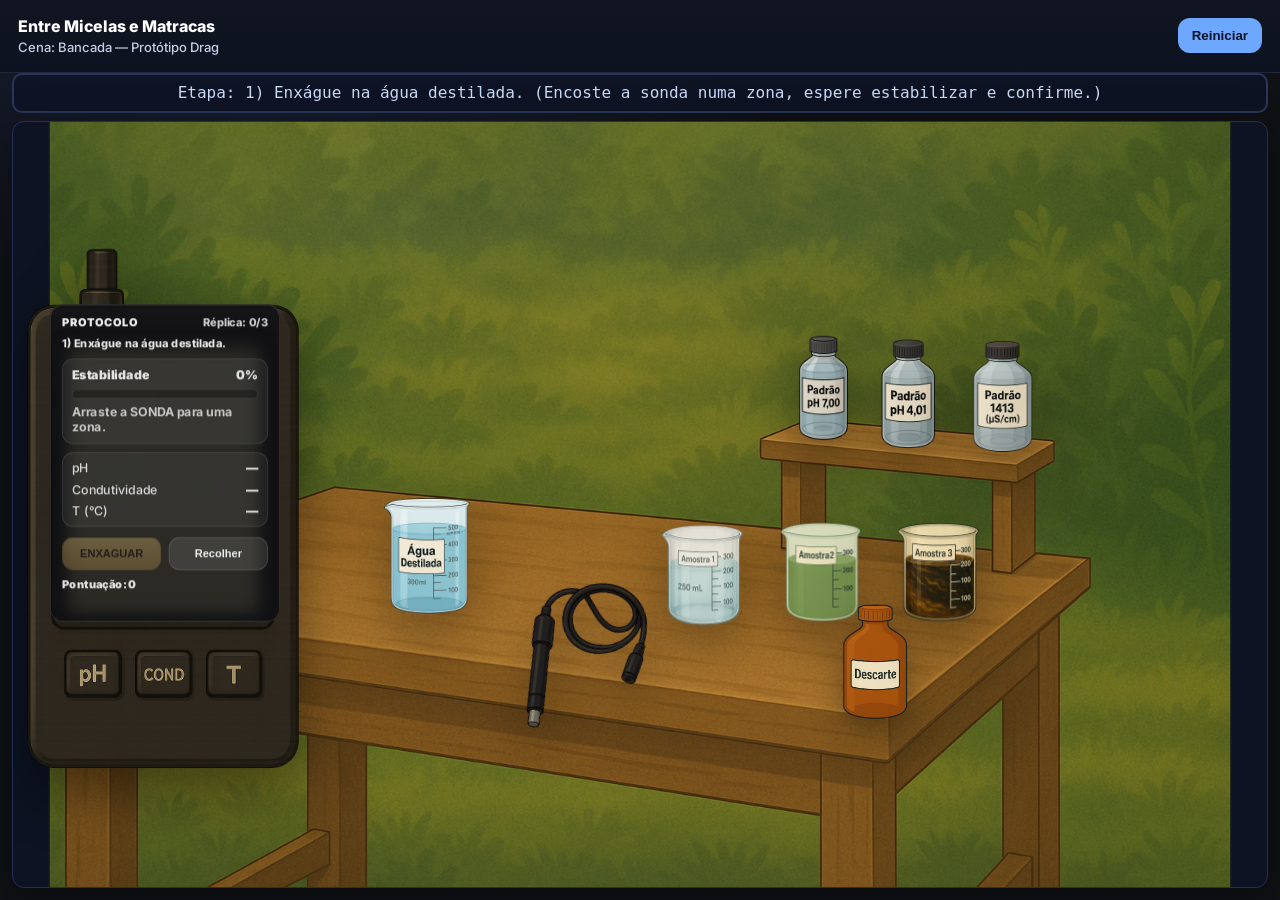
==== cena-multiparametro.html @ 67aba95d "feat: nova cena" ====
<!doctype html>
<html lang="pt-br">
<head>
  <meta charset="utf-8"/>
  <meta name="viewport" content="width=device-width,initial-scale=1"/>
  <title>Cena — Bancada (Protótipo Drag)</title>

  <link rel="stylesheet" href="bancada.css">
  <link rel="preconnect" href="https://fonts.googleapis.com">
  <link rel="preconnect" href="https://fonts.gstatic.com" crossorigin>
  <link href="https://fonts.googleapis.com/css2?family=Inter:wght@400;600;700&display=swap" rel="stylesheet">
</head>

<body>
<header id="appHeader">
  <div>
    <div class="title">Entre Micelas e Matracas</div>
    <div class="subtitle">Cena: Bancada — Protótipo Drag</div>
  </div>
  <button class="btn" id="btnReset" type="button">Reiniciar</button>
</header>

<main class="main">
  <div class="hud">
    <div class="hint" id="hint">
      <span id="hintText">Arraste a SONDA para a zona pedida. Aguarde estabilizar e confirme no aparelho.</span>
    </div>
  </div>

  <section class="scene" id="scene" aria-label="Cena da bancada">
    <div class="stage" id="stage">
      <img class="bg" id="bg" src="figuras/bancada.png" alt="Bancada ao ar livre (cozy)">

      <!-- ZONAS -->
      <div class="zone" data-zone="rinse" style="--x:30;--y:51;--w:8.5;--h:12;">
        <span class="zlabel">Água destilada</span>
        <img class="aguadest" src="figuras/aguadest.png" alt="aguadest">
      </div>

      <div class="zone" data-zone="ph7" style="--x:62;--y:28;--w:7;--h:12;">
        <span class="zlabel">pH 7.00</span>
        <img class="ph7" src="figuras/ph7.png" alt="ph7" alt="ph7">
      </div>

      <div class="zone" data-zone="ph4" style="--x:70;--y:28;--w:7;--h:12;">
        <span class="zlabel">pH 4.01</span>
        <img class="ph4" src="figuras/ph4.png" alt="ph4">
      </div>

      <div class="zone" data-zone="ec1413" style="--x:78;--y:28;--w:7;--h:12;">
        <span class="zlabel">1413 (µS/cm)</span>
        <img class="cond" src="figuras/cond.png" alt="cond">
      </div>

      <div class="zone" data-zone="sample1" style="--x:52;--y:51;--w:7;--h:12;">
        <span class="zlabel">Amostra 1</span>
        <img class="am1" src="figuras/amostra1.png" alt="am1">
      </div>

      <div class="zone" data-zone="sample2" style="--x:62;--y:51;--w:7;--h:12;">
        <span class="zlabel">Amostra 2</span>
        <img class="am2" src="figuras/amostra2.png" alt="am2">
      </div>

      <div class="zone" data-zone="sample3" style="--x:72;--y:51;--w:7;--h:12;">
        <span class="zlabel">Amostra 3</span>
        <img class="am3" src="figuras/amostra3.png" alt="am3">
      </div>

      <!-- HOTSPOT (hitbox) - só a zona -->
      <div class="zone zone-waste" data-zone="waste" style="--x:67;--y:65;--w:6.5;--h:12;">
        <span class="zlabel">Descarte</span>
      </div>

      <!-- PNG (sprite) - fora da zona -->
      <img class="sprite sprite-waste" src="figuras/descarte.png" alt="Descarte">


      <img id="probe" class="probe" src="figuras/sonda.png" draggable="false">
    </div>

    <div class="multi">
      <img class="multi-img" src="figuras/multi.png">
    </div>

    <div class="protocol" id="protocol">
      <div class="device-screen">
        <div class="screen-ui">
          <div class="screen-top">
            <div class="panel-title">PROTOCOLO</div>
            <div class="rep" id="repInfo">Réplica: 0/3</div>
          </div>

          <div class="step" id="stepText"></div>

          <div class="meter">
            <div class="meter-top">
              <div class="meter-title">Estabilidade</div>
              <div class="meter-val" id="stabPct">0%</div>
            </div>
            <div class="track"><div class="bar" id="stabBar"></div></div>
            <div class="meter-sub" id="stabLabel"></div>
          </div>

          <div class="readout">
            <div class="rline"><span>pH</span><strong id="outPH">—</strong></div>
            <div class="rline"><span>Condutividade</span><strong id="outEC">—</strong></div>
            <div class="rline"><span>T (°C)</span><strong id="outT">—</strong></div>
          </div>

          <div class="btn-row">
            <button class="btn primary" id="btnAction" disabled>CONFIRMAR</button>
            <button class="btn" id="btnRecenter">Recolher</button>
          </div>

          <div class="score" id="scoreText">Pontuação: 0</div>

          <div class="diag" id="diagBox" hidden>
            <div class="panel-title">Diagnóstico</div>
            <div class="diag-txt" id="diagPrompt"></div>
            <div class="btn-row">
              <button class="btn" data-diag="ok">OK</button>
              <button class="btn" data-diag="suspeito">SUSPEITO</button>
              <button class="btn" data-diag="critico">CRÍTICO</button>
            </div>
            <div class="diag-res" id="diagResult"></div>
          </div>
        </div>
      </div>
    </div>
  </section>
</main>

<script src="bancada.js"></script>
</body>
</html>
---- bancada.css ----
:root{
  --bg:#0f1115;
  --text:#fff;
  --muted:#c7cde6;
  --primary:#6ea8fe;
  --header-h:86px;

  --glass2: rgba(10,12,18,.72);
  --shadow: 0 10px 40px rgba(0,0,0,.35);
  --gold1: rgba(202,162,79,.95);
  --gold2: rgba(168,124,44,.95);

  /* =========================
     CONTROLES INDEPENDENTES
     ========================= */

  /* BLOCO 1: MULTI (multi.png) */
  --multi-x: 12%;
  --multi-y: 52%;
  --multi-w: clamp(410px, 36vw, 400px);

  /* BLOCO 2: PROTOCOLO (caixa do protocolo) */
  --proto-x: 12.1%;
  --proto-y: 44.7%;
  --proto-w: 250px;
  --proto-h: 345px;

  /* =========================
     POSICIONAMENTO/ESCALA — FRASCOS/BEQUER
     ========================= */

  /* pH 7 */
  --ph7-img-x: 50%;
  --ph7-img-y: 62%;
  --ph7-img-scale: 1.35;

  /* pH 4 */
  --ph4-img-x: 40%;
  --ph4-img-y: 72%;
  --ph4-img-scale: 1.65;

  /* Condutividade (1413) */
  --cond-img-x: 40%;
  --cond-img-y: 72%;
  --cond-img-scale: 1.75;

  /* Água destilada (bequer dentro da zona rinse) */
  --aguadest-img-x: 25%;
  --aguadest-img-y: 45%;
  --aguadest-img-scale: 1.75;

  /* =========================
     AMOSTRAS (1, 2 e 3) e Descarte
     ========================= */

  /* Amostra 1 */
  --am1-img-x: 50%;
  --am1-img-y: 62%;
  --am1-img-scale: 1.55;

  /* Amostra 2 (verde eutrofizado) */
  --am2-img-x: 50%;
  --am2-img-y: 62%;
  --am2-img-scale: 1.55;

  /* Amostra 3 (marrom / óleo visível) */
  --am3-img-x: 50%;
  --am3-img-y: 62%;
  --am3-img-scale: 1.55;

  /* Descarte */
  --descarte-img-x: 3.5%;
  --descarte-img-y: 19%;
  --descarte-img-scale: 1.35;
}

*{
  box-sizing:border-box;
}

html,body{
  height:100%;
  margin:0;
  overflow:hidden;
  background: radial-gradient(1200px 800px at 20% -10%, #1b2440 0, #0f1115 50%);
  color:var(--text);
  font:500 16px/1.5 Inter,system-ui,Segoe UI,Roboto,Arial,sans-serif;
}

/* =========================
   HEADER
   ========================= */
header{
  position: sticky;
  top: 0;
  z-index: 50;
  display:flex;
  align-items:center;
  justify-content:space-between;
  gap:12px;
  padding:14px 18px;
  background:linear-gradient(180deg,#101521,#0d1220);
  border-bottom:1px solid #222839;
}

header .title{
  font-weight:800;
}

header .subtitle{
  color:var(--muted);
  font-size:13px;
}

.btn{
  background:var(--primary);
  color:#06122a;
  border:0;
  border-radius:12px;
  padding:10px 14px;
  font-weight:800;
  cursor:pointer;
}

/* =========================
   LAYOUT PRINCIPAL
   ========================= */
.main{
  height:calc(100vh - var(--header-h));
  padding:0 12px 12px;
  display:flex;
  flex-direction:column;
  gap:8px;
}

.hud{
  flex:0 0 auto;
  display:flex;
  justify-content:center;
}

.hud .hint{
  max-width:1300px;
  width:100%;
  text-align:center;
  background:#0e1425;
  border:2px solid #2b395c;
  border-radius:10px;
  padding:6px 10px;
  font-family:monospace;
  color:#cfe2ff;
  opacity:.96;

  white-space: nowrap;
  overflow: hidden;
  text-overflow: ellipsis;
}

.kbd{
  display:inline-flex;
  align-items:center;
  justify-content:center;
  width: 22px;
  height: 22px;
  margin: 0 4px 0 8px;
  border-radius: 6px;
  border: 1px solid rgba(207,226,255,.35);
  background: rgba(110,168,254,.10);
  font-weight: 900;
  font-size: 12px;
  color: #cfe2ff;
}

.scene{
  position:relative;
  flex:1 1 auto;
  min-height:0;
  width:100%;
  background:#0d1322;
  border:1px solid #223054;
  border-radius:12px;
  box-shadow:var(--shadow);
  overflow:hidden;
}

/* =========================
   STAGE / FUNDO
   ========================= */
.stage{
  position:absolute;
  left:50%;
  top:50%;
  transform: translate(-50%, -50%);
  width:100%;
  height:100%;
  z-index: 1;
}

.bg{
  position:absolute;
  inset:0;
  width:100%;
  height:100%;
  object-fit: cover;
  display:block;
  background:#0b0f18;
  filter: saturate(1.02) contrast(1.03);
  pointer-events:none;
}

/* =========================
   ZONAS (HOTSPOTS)
   ========================= */
.zone{
  position:absolute;
  left: calc(var(--x) * 1%);
  top:  calc(var(--y) * 1%);
  width: calc(var(--w) * 1%);
  height:calc(var(--h) * 1%);
  pointer-events:none;
  border-radius: 12px;
  z-index: 2;
  overflow: visible; /* frasco pode "passar" do hotspot */
}

.zlabel{
  position:absolute;
  left: 10px;
  top: 10px;
  padding: 6px 10px;
  border-radius: 999px;
  font-weight: 800;
  font-size: 12px;
  color: rgba(255,255,255,.86);
  background: rgba(0,0,0,.35);
  border: 1px solid rgba(255,255,255,.12);
  backdrop-filter: blur(8px);
}

body.debug .zone{
  outline: 2px dashed rgba(110,168,254,.85);
  background: rgba(110,168,254,.12);
}

/* =========================
   IMAGENS DENTRO DAS ZONAS
   ========================= */
.zone[data-zone="ph7"] img.ph7{
  position: absolute;
  left: var(--ph7-img-x);
  top:  var(--ph7-img-y);
  width: 100%;
  height: 100%;
  object-fit: contain;
  transform: translate(-50%, -50%) scale(var(--ph7-img-scale));
  transform-origin: center;
  pointer-events: none;
  z-index: 1;
  filter: drop-shadow(0 14px 18px rgba(0,0,0,.35));
}

.zone[data-zone="ph4"] img.ph4{
  position: absolute;
  left: var(--ph4-img-x);
  top:  var(--ph4-img-y);
  width: 100%;
  height: 100%;
  object-fit: contain;
  transform: translate(-50%, -50%) scale(var(--ph4-img-scale));
  transform-origin: center;
  pointer-events: none;
  z-index: 1;
  filter: drop-shadow(0 14px 18px rgba(0,0,0,.35));
}

.zone[data-zone="ec1413"] img.cond{
  position:absolute;
  left: var(--cond-img-x);
  top:  var(--cond-img-y);
  width:100%;
  height:100%;
  object-fit:contain;
  transform: translate(-50%,-50%) scale(var(--cond-img-scale));
  pointer-events:none;
  z-index:1;
  filter: drop-shadow(0 14px 18px rgba(0,0,0,.35));
}

.zone[data-zone="rinse"] img.aguadest{
  position:absolute;
  left: var(--aguadest-img-x);
  top:  var(--aguadest-img-y);
  width:100%;
  height:100%;
  object-fit:contain;
  transform: translate(-50%,-50%) scale(var(--aguadest-img-scale));
  pointer-events:none;
  z-index:1;
  filter: drop-shadow(0 14px 18px rgba(0,0,0,.35));
}

.zone[data-zone="sample1"] img.am1{
  position:absolute;
  left: var(--am1-img-x);
  top:  var(--am1-img-y);
  width:100%;
  height:100%;
  object-fit:contain;
  transform: translate(-50%,-50%) scale(var(--am1-img-scale));
  transform-origin:center;
  pointer-events:none;
  z-index:1;
  filter: drop-shadow(0 14px 18px rgba(0,0,0,.35));
}

.zone[data-zone="sample2"] img.am2{
  position:absolute;
  left: var(--am2-img-x);
  top:  var(--am2-img-y);
  width:100%;
  height:100%;
  object-fit:contain;
  transform: translate(-50%,-50%) scale(var(--am2-img-scale));
  transform-origin:center;
  pointer-events:none;
  z-index:1;
  filter: drop-shadow(0 14px 18px rgba(0,0,0,.35));
}

.zone[data-zone="sample3"] img.am3{
  position:absolute;
  left: var(--am3-img-x);
  top:  var(--am3-img-y);
  width:100%;
  height:100%;
  object-fit:contain;
  transform: translate(-50%,-50%) scale(var(--am3-img-scale));
  transform-origin:center;
  pointer-events:none;
  z-index:1;
  filter: drop-shadow(0 14px 18px rgba(0,0,0,.35));
}

.zone[data-zone="waste"] img.Descarte{
  position: absolute;
  left: var(--descarte-img-x);
  top:  var(--descarte-img-y);
  width: 100%;
  height: 100%;
  object-fit: contain;
  transform: translate(-50%, -50%) scale(var(--descarte-img-scale));
  transform-origin: center;
  pointer-events: none;
  z-index: 1;
  filter: drop-shadow(0 14px 18px rgba(0,0,0,.35));
}

.zone .zlabel{
  z-index: 2;
}

/* =========================
   SONDA
   ========================= */
.probe{
  position:absolute;
  left:0;
  top:0;
  width: clamp(80px, 14%, 180px);
  height:auto;
  transform: translate(var(--x, 40px), var(--y, 260px)) rotate(-8deg);
  transform-origin: 30% 80%;
  z-index: 6;
  user-select:none;
  -webkit-user-drag:none;
  touch-action:none;
  cursor: grab;
  filter: drop-shadow(0 18px 22px rgba(0,0,0,.35));
}

.probe.dragging{
  cursor: grabbing;
  filter: drop-shadow(0 22px 26px rgba(0,0,0,.45));
}

.probe.dip{
  animation: dip .52s ease;
}

@keyframes dip{
  0%   { transform: translate(var(--x), var(--y)) rotate(-8deg)  scale(1); }
  40%  { transform: translate(var(--x), var(--y)) rotate(-11deg) scale(0.98); }
  100% { transform: translate(var(--x), var(--y)) rotate(-8deg)  scale(1); }
}

/* =========================
   BLOCO 1 — MULTI (imagem)
   ========================= */
.multi{
  position:absolute;
  left: var(--multi-x);
  top:  var(--multi-y);
  transform: translate(-50%, -50%);
  width: var(--multi-w);
  z-index: 20;

  user-select:none;
  -webkit-user-drag:none;
  pointer-events:none;
}

.multi-img{
  width:100%;
  height:auto;
  display:block;
  filter: drop-shadow(0 26px 30px rgba(0,0,0,.45));
}

/* =========================
   BLOCO 2 — PROTOCOLO (caixa)
   ========================= */
.protocol{
  position:absolute;
  left: var(--proto-x);
  top:  var(--proto-y);
  transform: translate(-50%, -50%);
  width: var(--proto-w);
  height: var(--proto-h);
  z-index: 25;

  --ui-scale: 1;
  pointer-events:auto;
}

.device-screen{
  width:100%;
  height:100%;
  border-radius: 14px;
  background: var(--glass2);
  border: 1px solid rgba(255,255,255,.12);
  box-shadow: inset 0 1px 0 rgba(255,255,255,.06);
  backdrop-filter: blur(8px);
  overflow: hidden;
  padding: 0;
}

body.hide-ui .device-screen{
  opacity:0;
  pointer-events:none;
}

.device-screen .screen-ui{
  transform: scale(var(--ui-scale));
  transform-origin: top left;
  width:  calc(100% / var(--ui-scale));
  height: calc(100% / var(--ui-scale));
  padding: 12px 12px 10px;
  display:flex;
  flex-direction: column;
  gap: 9px;
  font-size: clamp(12px, 1.05vw, 14px);
  line-height: 1.18;
}

.screen-top{
  display:flex;
  align-items:center;
  justify-content:space-between;
  gap: 10px;
}

.panel-title{
  font-weight: 900;
  font-size: 12px;
  letter-spacing: .8px;
  color: rgba(255,255,255,.92);
}

.rep{
  font-weight: 800;
  color: rgba(255,255,255,.78);
  font-size: 12px;
}

.step{
  color: rgba(255,255,255,.88);
  font-weight: 800;
  font-size: 12px;
}

.meter{
  border-radius: 12px;
  background: rgba(255,255,255,.06);
  border: 1px solid rgba(255,255,255,.10);
  padding: 9px 10px;
}

.meter-top{
  display:flex;
  align-items:center;
  justify-content:space-between;
  gap: 10px;
  margin-bottom: 7px;
}

.meter-title,
.meter-val{
  color: rgba(255,255,255,.86);
  font-weight: 900;
}

.track{
  height: 11px;
  border-radius: 999px;
  background: rgba(0,0,0,.30);
  border: 1px solid rgba(255,255,255,.10);
  overflow: hidden;
}

.bar{
  height: 100%;
  width: 0%;
  border-radius: 999px;
  background: linear-gradient(90deg, var(--gold1), rgba(120,210,140,.95));
}

.meter-sub{
  margin-top: 7px;
  color: rgba(255,255,255,.72);
  font-weight: 700;
}

.readout{
  border-radius: 12px;
  background: rgba(255,255,255,.05);
  border: 1px solid rgba(255,255,255,.10);
  padding: 9px 10px;
  display:flex;
  flex-direction: column;
  gap: 7px;
}

.rline{
  display:flex;
  align-items:center;
  justify-content:space-between;
  color: rgba(255,255,255,.82);
}

.rline strong{
  font-weight: 900;
  color: rgba(255,255,255,.92);
}

.device-screen .btn{
  background: rgba(255,255,255,.10);
  color: rgba(255,255,255,.92);
  border: 1px solid rgba(255,255,255,.12);
  padding: 10px 10px;
  border-radius: 12px;
  font-size: 12px;
  font-weight: 900;
}

.device-screen .btn.primary{
  background: linear-gradient(180deg, var(--gold1), var(--gold2));
  border-color: rgba(0,0,0,.25);
  color: rgba(0,0,0,.88);
}

.device-screen .btn:disabled{
  opacity:.45;
  cursor:not-allowed;
  filter: grayscale(.25);
}

.device-screen .btn-row{
  display:grid;
  grid-template-columns: 1fr 1fr;
  gap: 8px;
  margin-top: 2px;
}

.score{
  font-weight: 900;
  color: rgba(255,255,255,.86);
  font-size: 12px;
}

.diag{
  margin-top: 4px;
  border-radius: 12px;
  padding: 9px 10px;
  background: rgba(0,0,0,.26);
  border: 1px solid rgba(255,255,255,.10);
}

.diag-txt{
  color: rgba(255,255,255,.86);
  font-weight: 800;
  margin: 6px 0 8px;
}

.diag-res{
  margin-top: 8px;
  color: rgba(255,255,255,.80);
  font-weight: 800;
}

.small{
  margin-top: auto;
  font-size: 11px;
  color: rgba(255,255,255,.60);
}

/* ===== MODO DIAGNÓSTICO (mantém seu JS funcionando) ===== */
.device-screen.mode-diagnose .screen-ui{
  gap: 8px;
}

.device-screen.mode-diagnose .screen-ui > .step,
.device-screen.mode-diagnose .screen-ui > .meter,
.device-screen.mode-diagnose .screen-ui > .readout,
.device-screen.mode-diagnose .screen-ui > .btn-row,
.device-screen.mode-diagnose .screen-ui > .score,
.device-screen.mode-diagnose .screen-ui > .small{
  display: none !important;
}

.device-screen.mode-diagnose .screen-ui #diagBox{
  display:flex !important;
  flex-direction: column;
  gap: 8px;
  margin: 0;
  padding: 10px;
}

.device-screen.mode-diagnose .screen-ui #diagPrompt{
  font-size: 11px;
  line-height: 1.15;
  max-height: calc(1.15em * 4);
  overflow: hidden;
}

.device-screen.mode-diagnose .screen-ui #diagBox .btn-row{
  grid-template-columns: repeat(3, 1fr);
  gap: 6px;
}

.device-screen.mode-diagnose .screen-ui #diagBox .btn{
  padding: 8px 6px;
  font-size: 11px;
  border-radius: 10px;
}

/* =========================
   RESPONSIVO BÁSICO
   ========================= */
@media (max-width:920px){
  header .title{ font-size:16px; }
  header .subtitle{ font-size:12px; }

  .multi{
    left: 18%;
    top:  64%;
    width: clamp(320px, 58vw, 560px);
  }

  .protocol{
    left: 21%;
    top:  63.5%;
    width: 310px;
    height:230px;
  }
}

/* =========================
   AJUSTE GLOBAL RESPONSIVO
   (sem mexer em posições)
   ========================= */
@media (max-width:1366px){
  .stage{ transform: translate(-50%, -50%) scale(0.94); }
  .multi{ transform: translate(-50%, -50%) scale(0.92); }
  .protocol{ transform: translate(-50%, -50%) scale(0.92); }
}

@media (max-width:1024px){
  .stage{ transform: translate(-50%, -50%) scale(0.88); }
  .multi{ transform: translate(-50%, -50%) scale(0.85); }
  .protocol{ transform: translate(-50%, -50%) scale(0.85); }
}

@media (max-width:820px){
  .stage{ transform: translate(-50%, -50%) scale(0.82); }
  .multi{ transform: translate(-50%, -50%) scale(0.80); }
  .protocol{ transform: translate(-50%, -50%) scale(0.80); }
  .hud .hint{ font-size: 13px; }
}

@media (max-width:600px){
  .stage{ transform: translate(-50%, -50%) scale(0.74); }
  .multi{ transform: translate(-50%, -50%) scale(0.72); }
  .protocol{ transform: translate(-50%, -50%) scale(0.72); }
  header{ padding: 10px 12px; }
  .hud .hint{ font-size: 12px; }
}

@media (min-width:1920px){
  .stage{ transform: translate(-50%, -50%) scale(1.05); }
  .multi{ transform: translate(-50%, -50%) scale(1.05); }
  .protocol{ transform: translate(-50%, -50%) scale(1.05); }
}

/* sprite independente (não mexe no hotspot) */
.sprite{
  position:absolute;
  z-index: 4;
  pointer-events:none;
  user-select:none;
  -webkit-user-drag:none;
  filter: drop-shadow(0 14px 18px rgba(0,0,0,.35));
}

/* Controles do PNG do descarte (só ele) */
:root{
  --waste-sprite-x: 70%;
  --waste-sprite-y: 70%;
  --waste-sprite-w: 150px;
  --waste-sprite-scale: 1;
}

.sprite-waste{
  left: var(--waste-sprite-x);
  top:  var(--waste-sprite-y);
  width: var(--waste-sprite-w);
  height: auto;
  transform: translate(-50%, -50%) scale(var(--waste-sprite-scale));
  transform-origin: center;
}

/* por padrão, some */
.zlabel{ display:none; }

/* no debug, aparece */
body.debug .zlabel{ 
  display:block; 
}
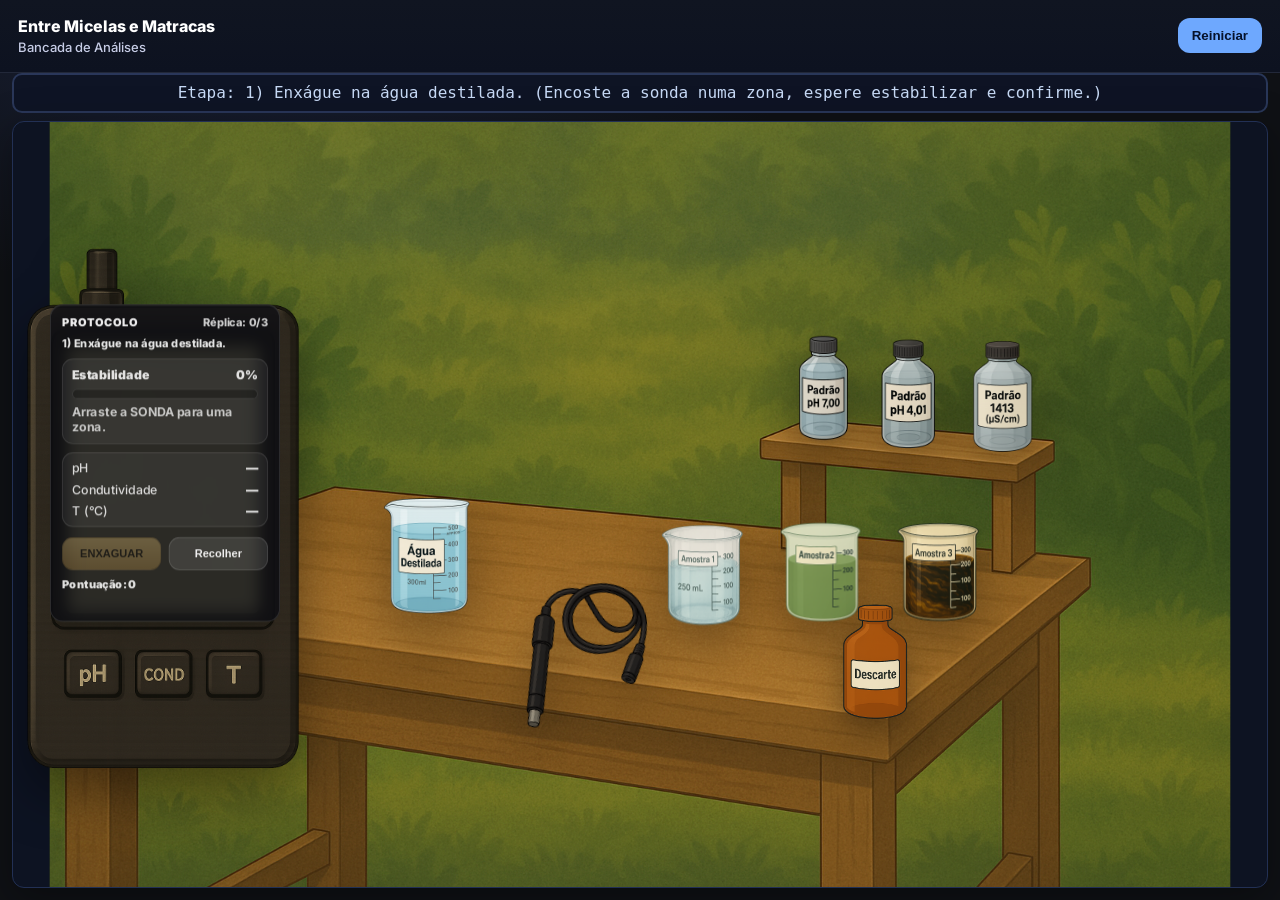
==== commit abf484f9: "feat: att do jogo" ====
--- a/cena-multiparametro.html
+++ b/cena-multiparametro.html
@@ -3,7 +3,7 @@
 <head>
   <meta charset="utf-8"/>
   <meta name="viewport" content="width=device-width,initial-scale=1"/>
-  <title>Cena — Bancada (Protótipo Drag)</title>
+  <title>Bancada de Análises</title>
 
   <link rel="stylesheet" href="bancada.css">
   <link rel="preconnect" href="https://fonts.googleapis.com">
@@ -15,7 +15,7 @@
 <header id="appHeader">
   <div>
     <div class="title">Entre Micelas e Matracas</div>
-    <div class="subtitle">Cena: Bancada — Protótipo Drag</div>
+    <div class="subtitle">Bancada de Análises</div>
   </div>
   <button class="btn" id="btnReset" type="button">Reiniciar</button>
 </header>
